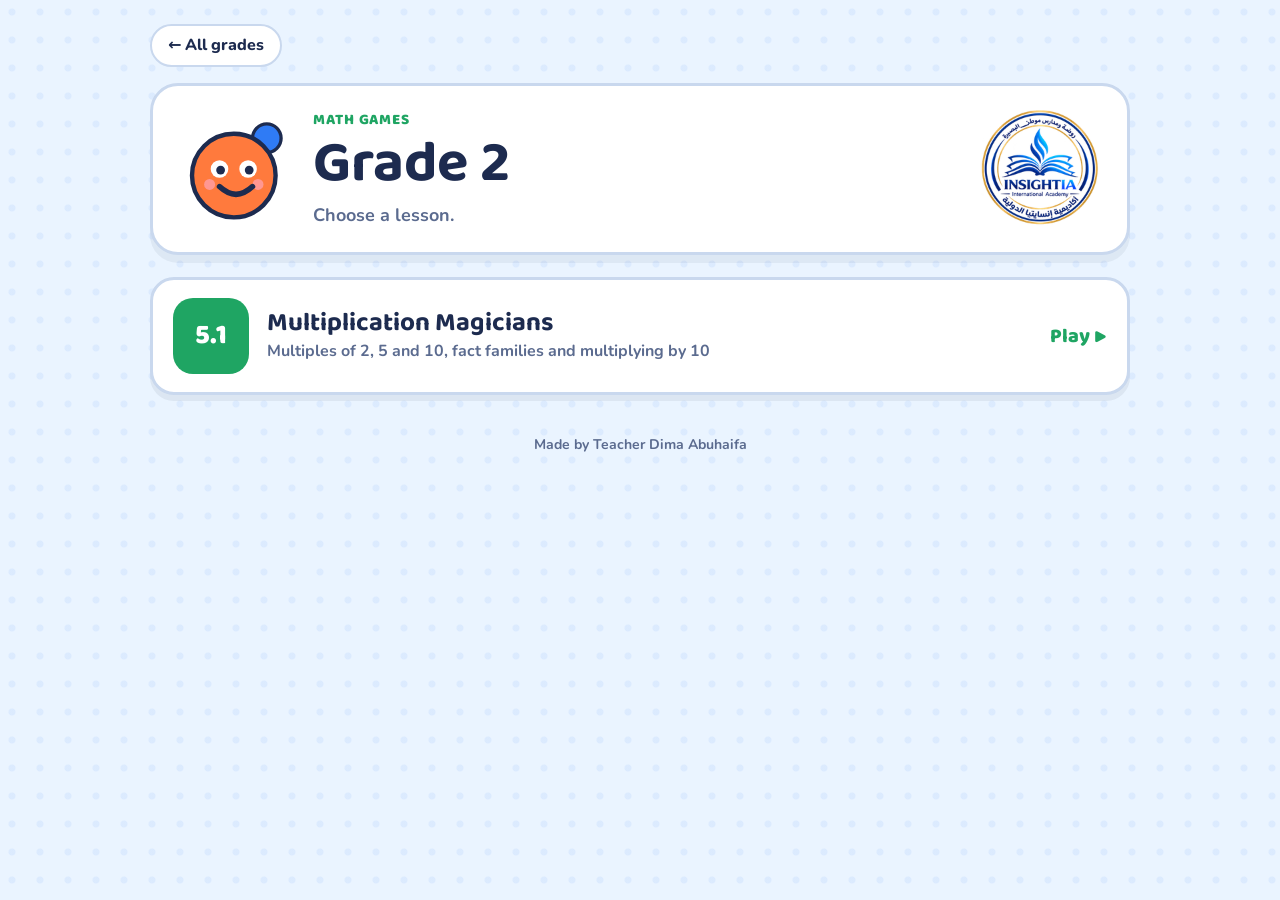
==== grade-2/index.html @ e5c0dce7 "Add Insightia International Academy logo to homepage, grade pages and all games Co-Authored-By: Clau" ====
<!doctype html>
<html lang="en"><head><meta charset="utf-8"><meta name="viewport" content="width=device-width,initial-scale=1"><link rel="preconnect" href="https://fonts.googleapis.com"><link rel="stylesheet" href="https://fonts.googleapis.com/css2?family=Baloo+2:wght@700;800&family=Nunito:wght@700;800&display=swap">
<title>Grade 2 Math Games</title><link rel="stylesheet" href="../assets/site.css"></head>
<body><main class="wrap">
<a class="back" href="../">← All grades</a>
<section class="hero"><div class="mascot" id="m"></div><div><div class="tag" style="color:var(--g2)">Math Games</div><h1>Grade 2</h1><p>Choose a lesson.</p></div><img class="schoollogo" src="../assets/insightia-logo.png" alt="Insightia International Academy"></section>
<div class="lessons" id="list"></div>
<p class="foot">Made by Teacher Dima Abuhaifa</p>
</main>
<script src="../assets/lessons.js"></script>
<script>
document.getElementById('m').innerHTML=MASCOT;
var G=MATH_GAMES[2],list=document.getElementById('list');
if(!G.lessons.length){list.innerHTML='<div class="empty"><span class="big">🎲</span>New games are coming soon!</div>'}
G.lessons.forEach(function(l){var a=document.createElement('a');a.className='lesson';a.href=l.path;a.style.setProperty('--c',G.color);
  a.innerHTML='<span class="code"></span><span><h2></h2><p></p></span><span class="go">Play ▶</span>';
  a.querySelector('.code').textContent=l.code;a.querySelector('h2').textContent=l.title;a.querySelector('p').textContent=l.about;list.appendChild(a)});
</script>
</body></html>
---- assets/site.css ----
:root{
  --bg:#EAF4FF;--paper:#fff;--ink:#1D2B4F;--soft:#5B6B8F;--line:#C9D8EE;
  --odd:#FF7A3D;--even:#2F7BF5;--g2:#1FA563;--g3:#7A4CE0;--pink:#E0559B;
  --display:"Baloo 2","Trebuchet MS",system-ui,sans-serif;--body:"Nunito","Trebuchet MS",system-ui,sans-serif;
  color-scheme:light;
}
*{box-sizing:border-box}
html,body{min-height:100%}
body{margin:0;background:var(--bg);color:var(--ink);font-family:var(--body);font-size:18px;line-height:1.45;
  padding:0 max(16px,env(safe-area-inset-left,0px));
  background-image:radial-gradient(circle at 12px 12px,rgba(47,123,245,.08) 3px,transparent 4px);background-size:28px 28px}
a{color:inherit}
h1,h2,h3{font-family:var(--display);line-height:1.1;margin:0;text-wrap:balance}
.wrap{max-width:980px;margin:0 auto;padding:24px 0 80px}
.back{display:inline-flex;gap:6px;align-items:center;background:var(--paper);border:2px solid var(--line);border-radius:999px;padding:8px 16px;font-weight:800;font-size:16px;text-decoration:none}
.back:hover{border-color:var(--g3)}
.hero{display:flex;align-items:center;gap:22px;background:var(--paper);border:3px solid var(--line);border-radius:28px;padding:24px 28px;margin:16px 0 22px;box-shadow:0 8px 0 rgba(29,43,79,.06)}
.hero .mascot{width:110px;height:110px;flex:none;animation:bob 3s ease-in-out infinite}
.hero h1{font-size:clamp(34px,6vw,58px)}
.hero .schoollogo{width:120px;height:auto;margin-left:auto;flex:none}
.hero p{margin:6px 0 0;color:var(--soft);font-weight:700}
.tag{font-family:var(--display);font-weight:800;letter-spacing:.06em;text-transform:uppercase;font-size:15px;color:var(--g3)}
@keyframes bob{0%,100%{transform:translateY(0) rotate(-3deg)}50%{transform:translateY(-8px) rotate(3deg)}}
.grades{display:grid;grid-template-columns:repeat(auto-fit,minmax(260px,1fr));gap:20px}
.grade{position:relative;display:flex;flex-direction:column;align-items:center;justify-content:center;gap:6px;min-height:250px;border-radius:32px;
  text-decoration:none;color:#fff;background:var(--c);box-shadow:0 10px 0 var(--d),0 18px 30px rgba(29,43,79,.18);transition:transform .15s,box-shadow .15s;overflow:hidden}
.grade:hover,.grade:focus-visible{transform:translateY(-4px) scale(1.02)}
.grade:active{transform:translateY(6px);box-shadow:0 4px 0 var(--d)}
.grade:focus-visible{outline:5px solid var(--ink);outline-offset:4px}
.grade .num{font-family:var(--display);font-weight:800;font-size:120px;line-height:.9;text-shadow:0 6px 0 rgba(0,0,0,.15)}
.grade .lbl{font-family:var(--display);font-weight:800;font-size:34px}
.grade .cnt{font-weight:800;font-size:16px;background:rgba(255,255,255,.22);border-radius:999px;padding:4px 14px}
.grade::before,.grade::after{content:"";position:absolute;border-radius:50%;background:rgba(255,255,255,.14)}
.grade::before{width:180px;height:180px;right:-50px;top:-60px}.grade::after{width:120px;height:120px;left:-40px;bottom:-50px}
.g2{--c:var(--g2);--d:#14804B}.g3{--c:var(--g3);--d:#5A33B5}
.lessons{display:grid;gap:16px}
.lesson{display:flex;align-items:center;gap:18px;background:var(--paper);border:3px solid var(--line);border-radius:24px;padding:18px 20px;text-decoration:none;
  box-shadow:0 6px 0 rgba(29,43,79,.07);transition:transform .15s,border-color .15s}
.lesson:hover,.lesson:focus-visible{transform:translateY(-3px);border-color:var(--c,var(--g3))}
.lesson .code{flex:none;width:76px;height:76px;border-radius:20px;display:grid;place-items:center;background:var(--c,var(--g3));color:#fff;font-family:var(--display);font-weight:800;font-size:28px}
.lesson h2{font-size:26px}.lesson p{margin:2px 0 0;color:var(--soft);font-weight:700;font-size:16px}
.lesson .go{margin-left:auto;font-family:var(--display);font-weight:800;font-size:20px;color:var(--c,var(--g3));white-space:nowrap}
.empty{background:var(--paper);border:3px dashed var(--line);border-radius:24px;padding:36px 20px;text-align:center;color:var(--soft);font-weight:800;font-size:20px}
.empty .big{font-size:56px;display:block}
.foot{margin-top:40px;text-align:center;color:var(--soft);font-weight:700;font-size:14px}
@media (max-width:560px){.hero{flex-direction:column;text-align:center;padding:20px}.hero .mascot{width:86px;height:86px}.hero{position:relative}.hero .schoollogo{position:absolute;top:10px;right:10px;width:60px}.lesson{flex-wrap:wrap}.lesson .go{margin-left:0}.grade{min-height:200px}.grade .num{font-size:96px}}
@media (prefers-reduced-motion:reduce){*{animation:none!important;transition:none!important}}
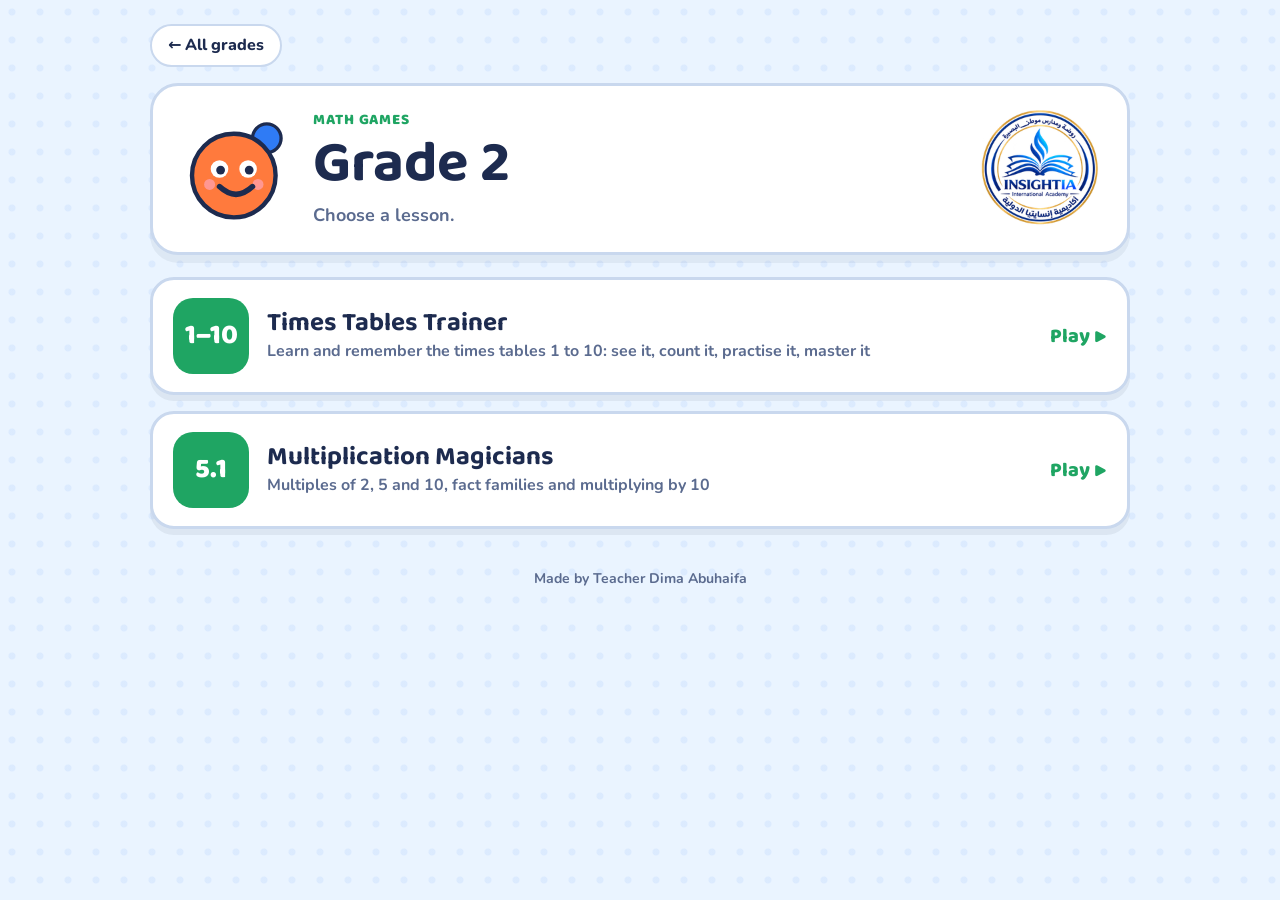
==== commit eed64e61: "Add Times Tables Trainer for tables 1 to 10 (Grade 2 and Grade 3) Each table has four steps: see it " ====
--- a/grade-2/index.html
+++ b/grade-2/index.html
@@ -1,13 +1,13 @@
 <!doctype html>
 <html lang="en"><head><meta charset="utf-8"><meta name="viewport" content="width=device-width,initial-scale=1"><link rel="preconnect" href="https://fonts.googleapis.com"><link rel="stylesheet" href="https://fonts.googleapis.com/css2?family=Baloo+2:wght@700;800&family=Nunito:wght@700;800&display=swap">
-<title>Grade 2 Math Games</title><link rel="stylesheet" href="../assets/site.css"></head>
+<title>Grade 2 Math Games</title><link rel="icon" type="image/png" href="../assets/favicon.png"><link rel="apple-touch-icon" href="../assets/insightia-logo.png"><link rel="stylesheet" href="../assets/site.css?v=20261121"></head>
 <body><main class="wrap">
 <a class="back" href="../">← All grades</a>
 <section class="hero"><div class="mascot" id="m"></div><div><div class="tag" style="color:var(--g2)">Math Games</div><h1>Grade 2</h1><p>Choose a lesson.</p></div><img class="schoollogo" src="../assets/insightia-logo.png" alt="Insightia International Academy"></section>
 <div class="lessons" id="list"></div>
 <p class="foot">Made by Teacher Dima Abuhaifa</p>
 </main>
-<script src="../assets/lessons.js"></script>
+<script src="../assets/lessons.js?v=20261121"></script>
 <script>
 document.getElementById('m').innerHTML=MASCOT;
 var G=MATH_GAMES[2],list=document.getElementById('list');
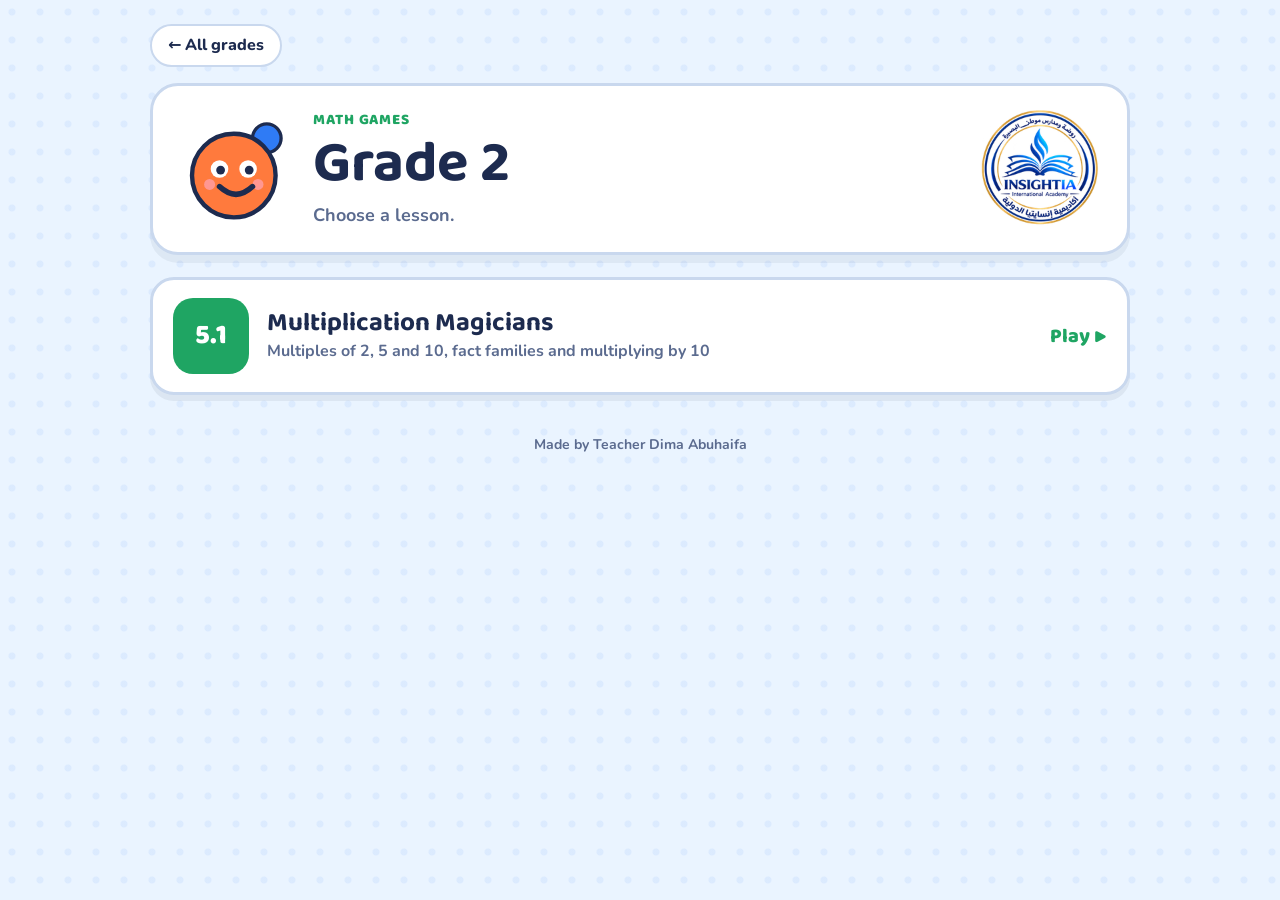
==== commit a095d4ad: "Add Grade 3 Multiplication Builders (5.2) and Unit 5 Check Your Progress games Multiplication Builde" ====
--- a/grade-2/index.html
+++ b/grade-2/index.html
@@ -1,6 +1,6 @@
 <!doctype html>
 <html lang="en"><head><meta charset="utf-8"><meta name="viewport" content="width=device-width,initial-scale=1"><link rel="preconnect" href="https://fonts.googleapis.com"><link rel="stylesheet" href="https://fonts.googleapis.com/css2?family=Baloo+2:wght@700;800&family=Nunito:wght@700;800&display=swap">
-<title>Grade 2 Math Games</title><link rel="icon" type="image/png" href="../assets/favicon.png"><link rel="apple-touch-icon" href="../assets/insightia-logo.png"><link rel="stylesheet" href="../assets/site.css?v=20261121"></head>
+<title>Grade 2 Math Games</title><link rel="icon" type="image/png" href="../assets/favicon.png"><link rel="apple-touch-icon" href="../assets/insightia-logo.png"><link rel="stylesheet" href="../assets/site.css?v=20261118"></head>
 <body><main class="wrap">
 <a class="back" href="../">← All grades</a>
 <section class="hero"><div class="mascot" id="m"></div><div><div class="tag" style="color:var(--g2)">Math Games</div><h1>Grade 2</h1><p>Choose a lesson.</p></div><img class="schoollogo" src="../assets/insightia-logo.png" alt="Insightia International Academy"></section>
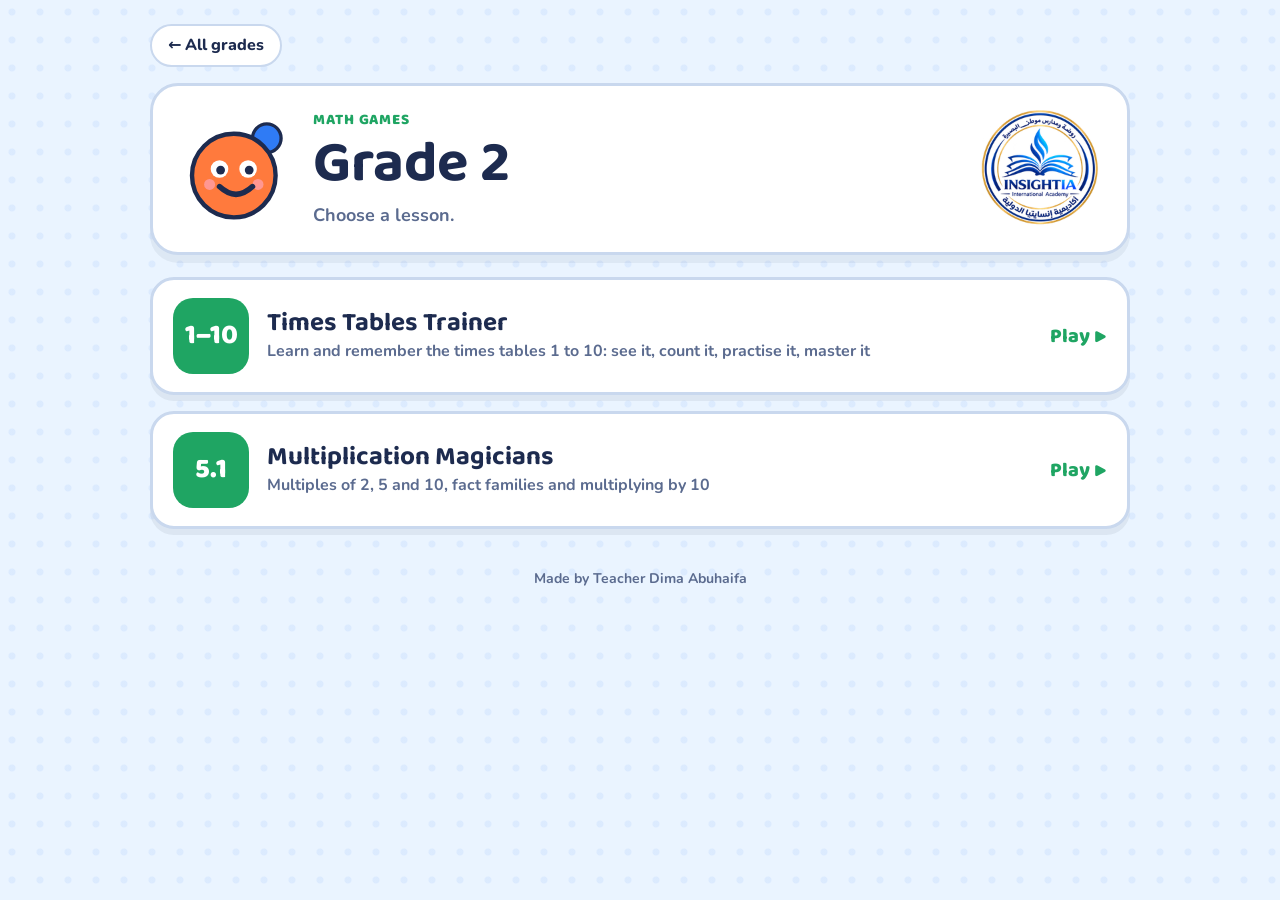
==== commit 3158189a: "Merge pull request #5 from dima-abuhaifa/claude/project-thread-s90sjo Add Times Tables Trainer (tabl" ====
--- a/grade-2/index.html
+++ b/grade-2/index.html
@@ -1,6 +1,6 @@
 <!doctype html>
 <html lang="en"><head><meta charset="utf-8"><meta name="viewport" content="width=device-width,initial-scale=1"><link rel="preconnect" href="https://fonts.googleapis.com"><link rel="stylesheet" href="https://fonts.googleapis.com/css2?family=Baloo+2:wght@700;800&family=Nunito:wght@700;800&display=swap">
-<title>Grade 2 Math Games</title><link rel="icon" type="image/png" href="../assets/favicon.png"><link rel="apple-touch-icon" href="../assets/insightia-logo.png"><link rel="stylesheet" href="../assets/site.css?v=20261118"></head>
+<title>Grade 2 Math Games</title><link rel="icon" type="image/png" href="../assets/favicon.png"><link rel="apple-touch-icon" href="../assets/insightia-logo.png"><link rel="stylesheet" href="../assets/site.css?v=20261121"></head>
 <body><main class="wrap">
 <a class="back" href="../">← All grades</a>
 <section class="hero"><div class="mascot" id="m"></div><div><div class="tag" style="color:var(--g2)">Math Games</div><h1>Grade 2</h1><p>Choose a lesson.</p></div><img class="schoollogo" src="../assets/insightia-logo.png" alt="Insightia International Academy"></section>
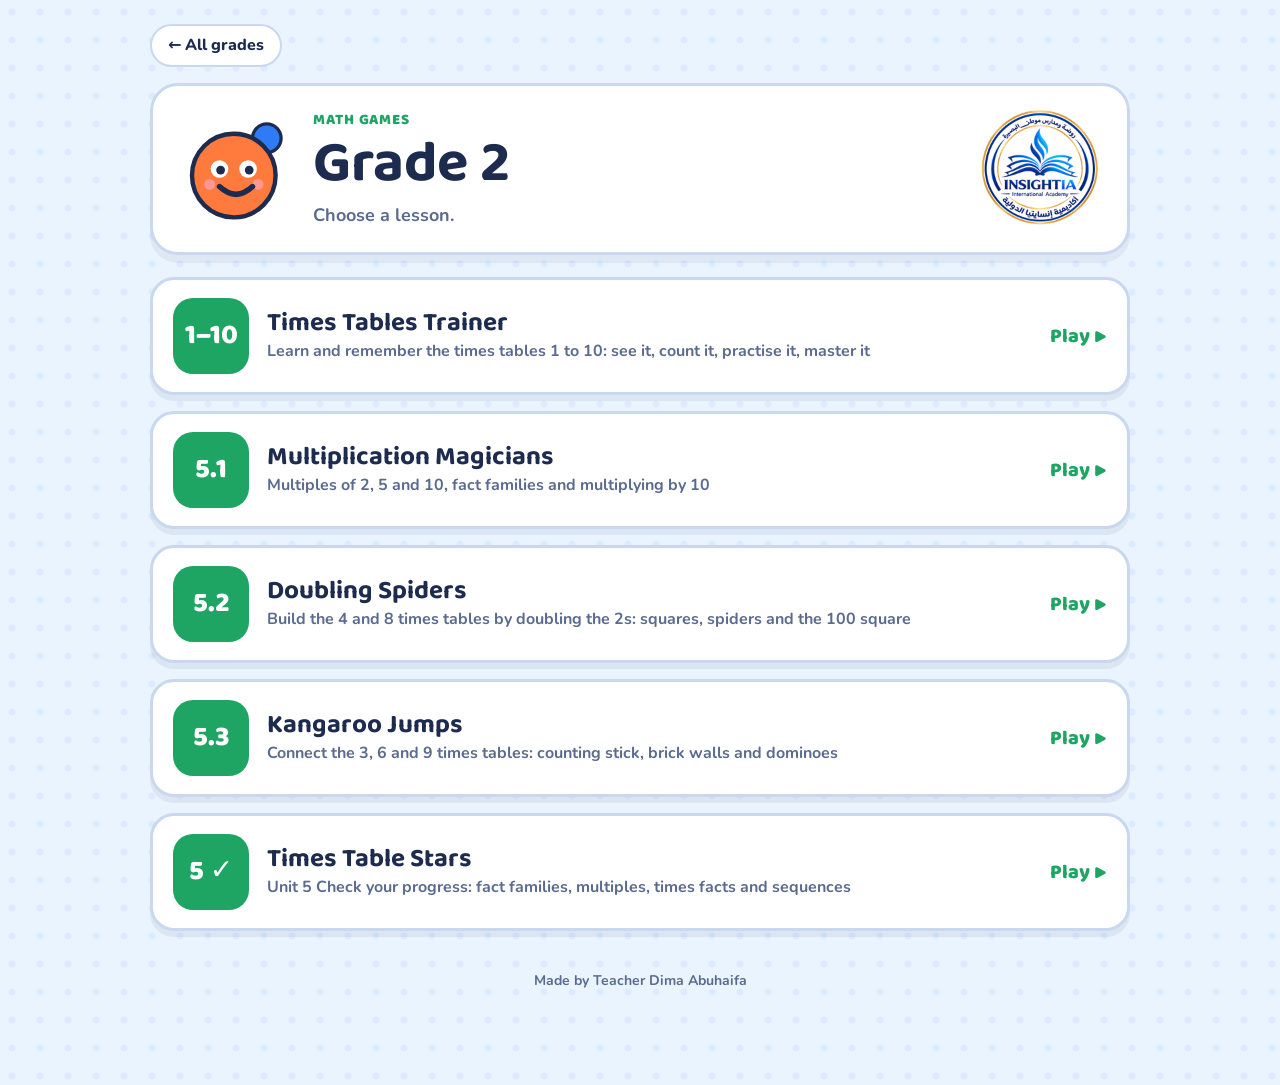
==== commit a642806c: "Merge main into claude/project-thread-fkwm47 Keep both: Times Tables Trainer plus the Grade 2 Unit 5" ====
--- a/grade-2/index.html
+++ b/grade-2/index.html
@@ -7,7 +7,7 @@
 <div class="lessons" id="list"></div>
 <p class="foot">Made by Teacher Dima Abuhaifa</p>
 </main>
-<script src="../assets/lessons.js?v=20261121"></script>
+<script src="../assets/lessons.js?v=20261121b"></script>
 <script>
 document.getElementById('m').innerHTML=MASCOT;
 var G=MATH_GAMES[2],list=document.getElementById('list');
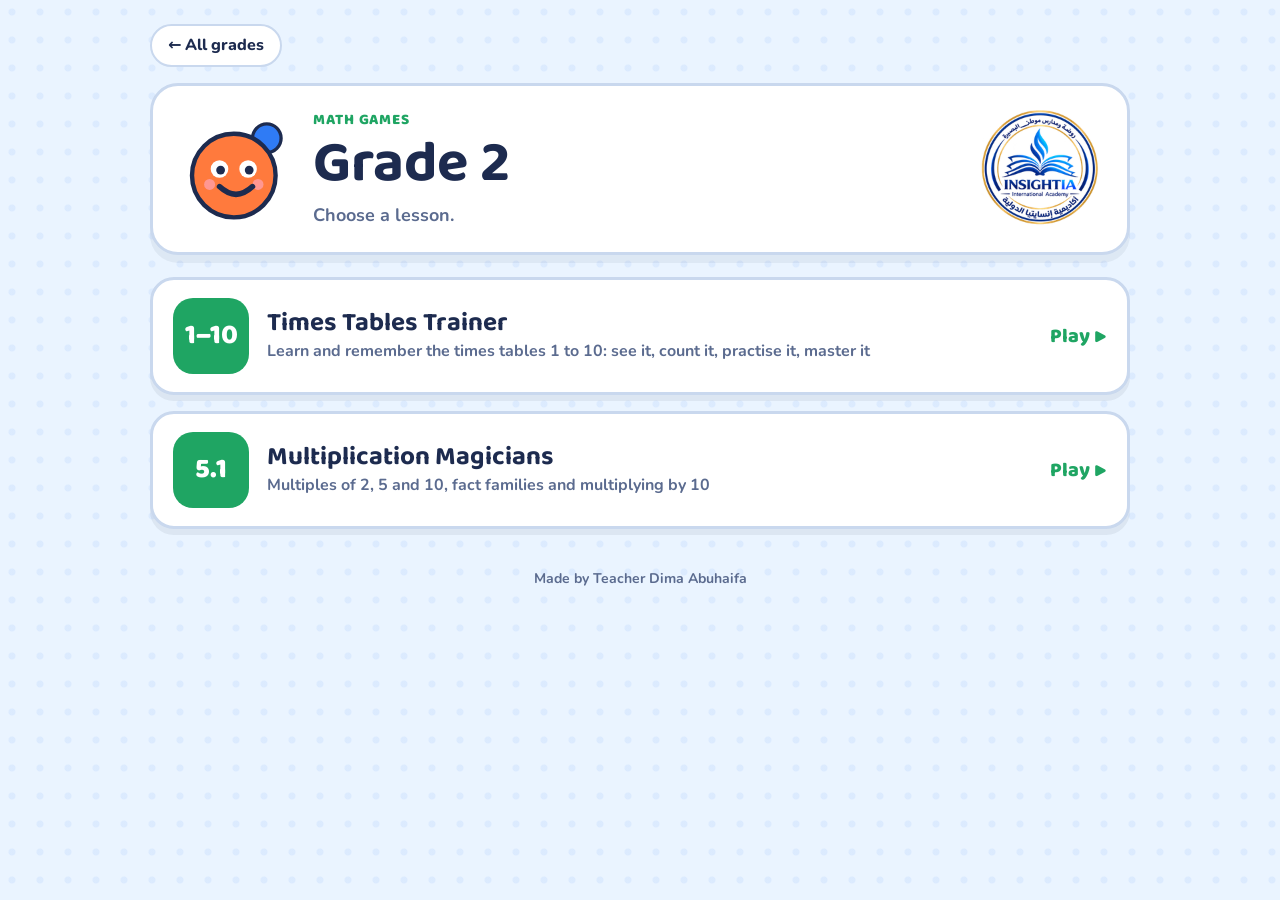
==== commit 51b917cc: "Merge remote-tracking branch 'origin/main' into claude/project-thread-002oqv # Conflicts: #	index.ht" ====
--- a/grade-2/index.html
+++ b/grade-2/index.html
@@ -7,7 +7,7 @@
 <div class="lessons" id="list"></div>
 <p class="foot">Made by Teacher Dima Abuhaifa</p>
 </main>
-<script src="../assets/lessons.js?v=20261121b"></script>
+<script src="../assets/lessons.js?v=20261121"></script>
 <script>
 document.getElementById('m').innerHTML=MASCOT;
 var G=MATH_GAMES[2],list=document.getElementById('list');
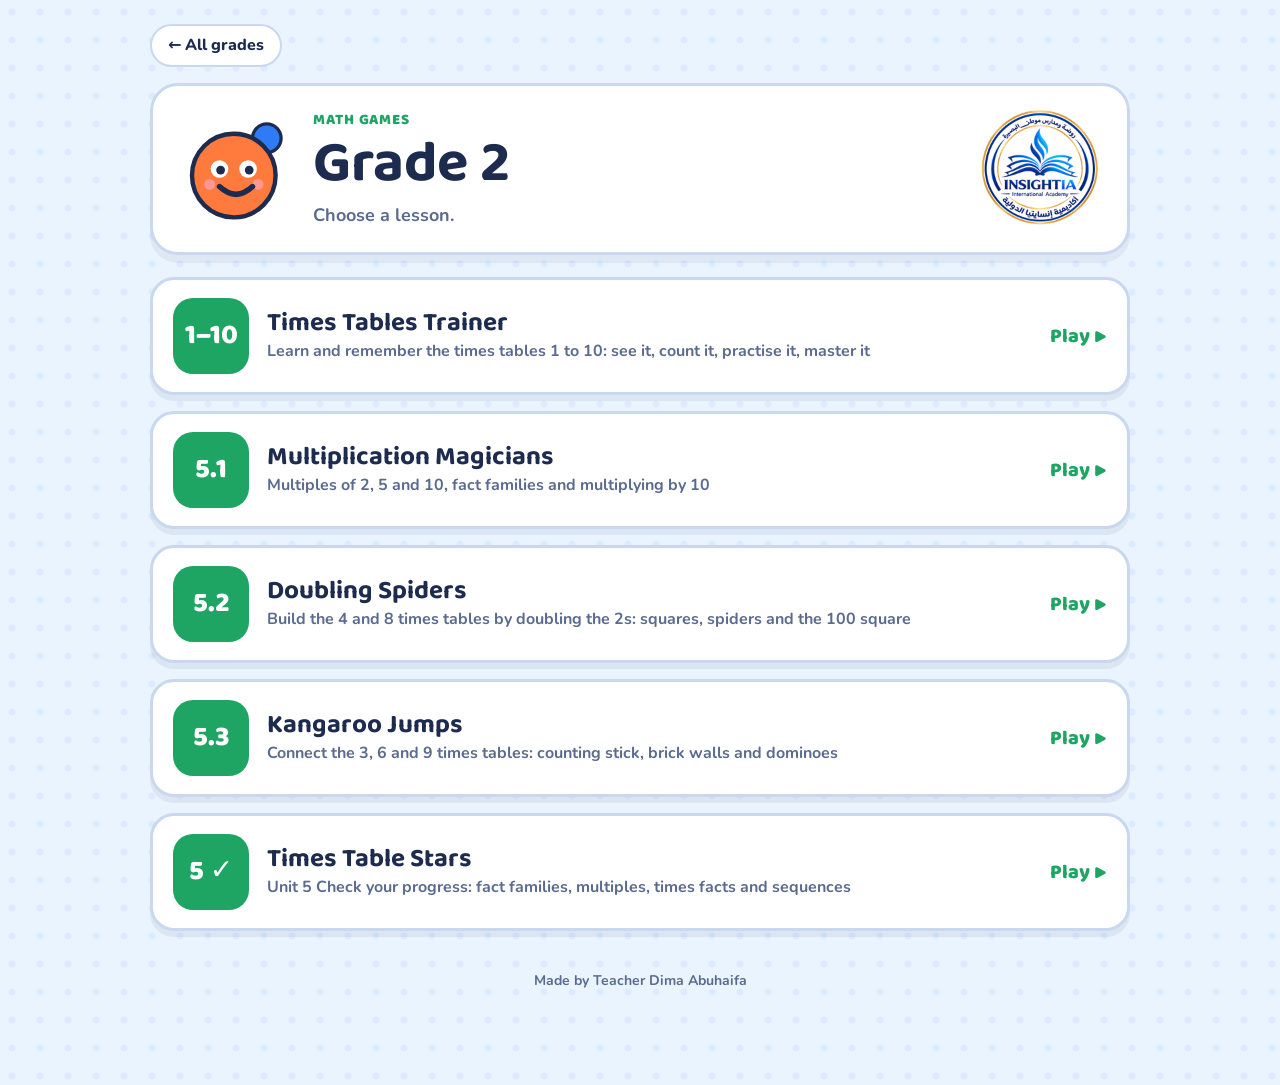
==== commit 31fe30f0: "Merge pull request #7 from dima-abuhaifa/claude/project-thread-fkwm47 Add Grade 2 lesson 5.2, 5.3 an" ====
--- a/grade-2/index.html
+++ b/grade-2/index.html
@@ -7,7 +7,7 @@
 <div class="lessons" id="list"></div>
 <p class="foot">Made by Teacher Dima Abuhaifa</p>
 </main>
-<script src="../assets/lessons.js?v=20261121"></script>
+<script src="../assets/lessons.js?v=20261121b"></script>
 <script>
 document.getElementById('m').innerHTML=MASCOT;
 var G=MATH_GAMES[2],list=document.getElementById('list');
